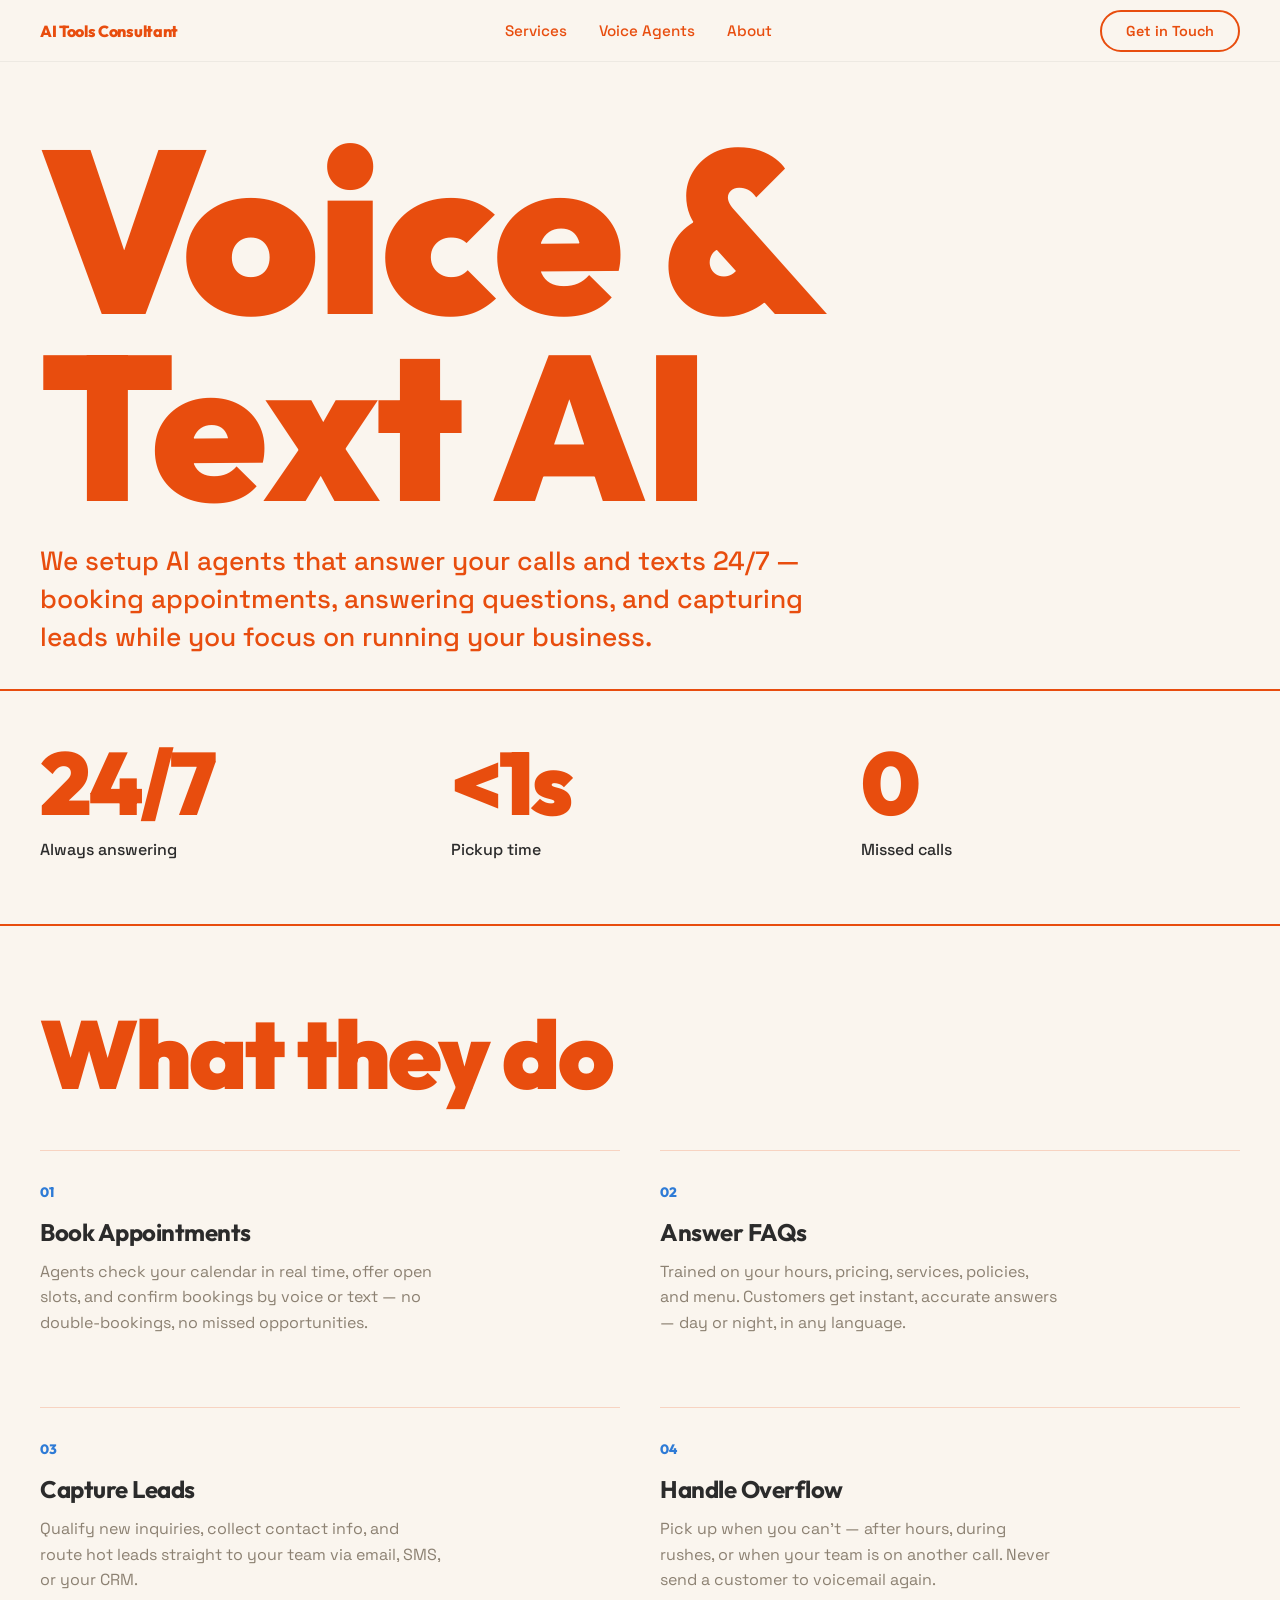
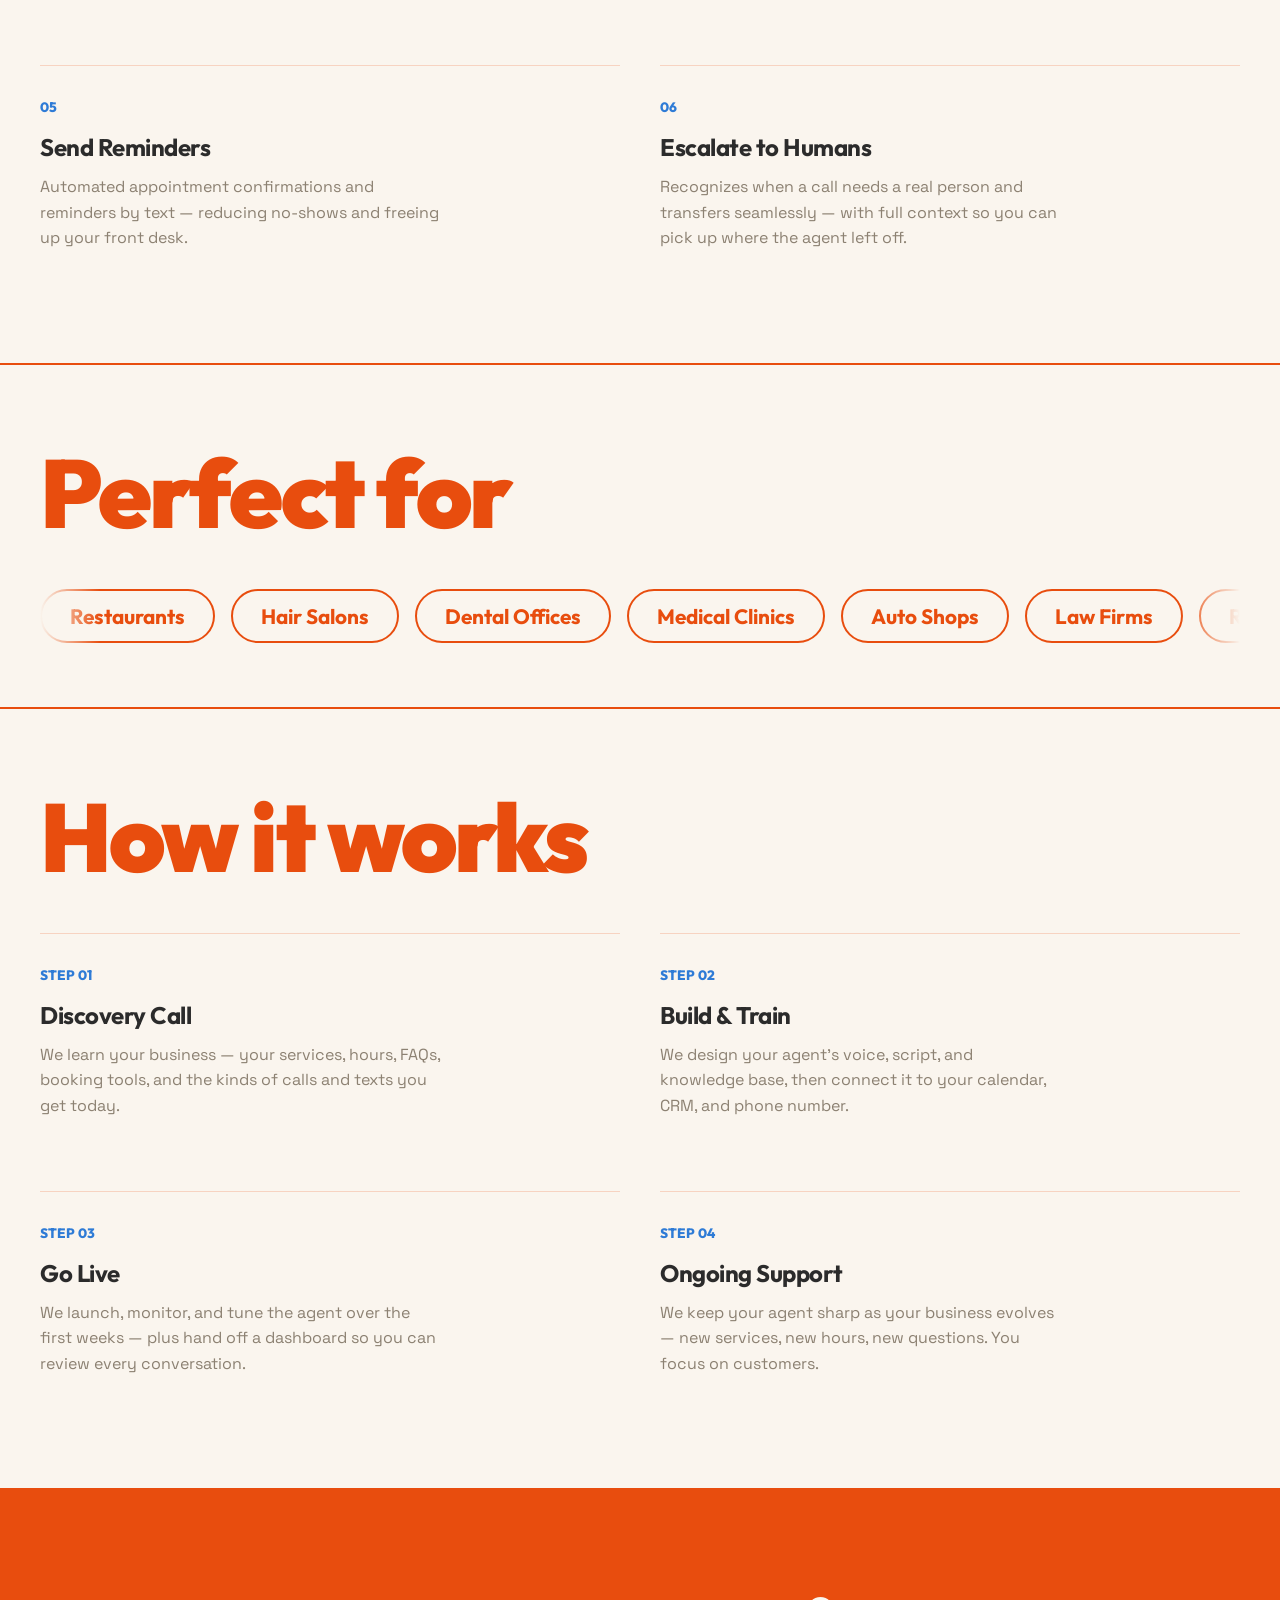
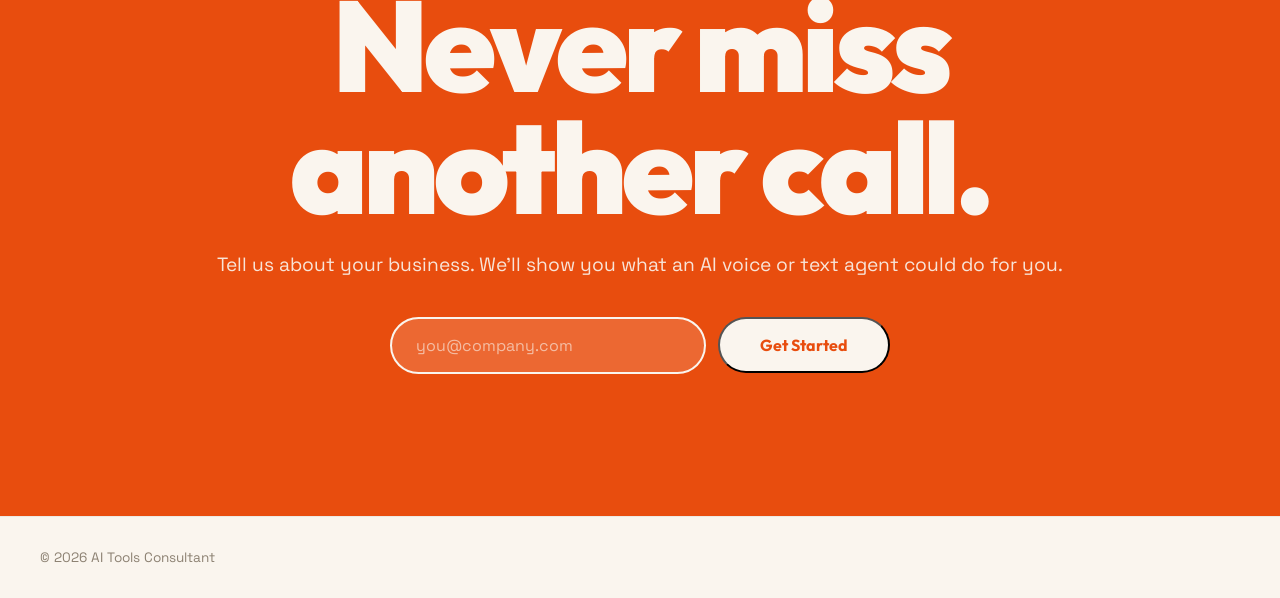
==== voice-agents.html @ 3c998b9f "Add Voice & Text AI service page New dedicated page for AI voice and texting agent service with capa" ====
<!DOCTYPE html>
<html lang="en">
<head>
  <meta charset="UTF-8">
  <meta name="viewport" content="width=device-width, initial-scale=1.0">
  <title>Voice &amp; Text AI Agents — AI Tools Consultant</title>
  <meta name="description" content="AI voice and texting agents that book appointments, answer questions, and capture leads for your business — 24/7.">
  <link rel="preconnect" href="https://fonts.googleapis.com">
  <link rel="preconnect" href="https://fonts.gstatic.com" crossorigin>
  <link href="https://fonts.googleapis.com/css2?family=Space+Grotesk:wght@400;500;600;700&family=Outfit:wght@400;500;600;700;800;900&display=swap" rel="stylesheet">
  <link rel="stylesheet" href="styles.css?v=2">

  <!-- Google tag (gtag.js) -->
  <script async src="https://www.googletagmanager.com/gtag/js?id=G-C2WQRBFSGK"></script>
  <script>
    window.dataLayer = window.dataLayer || [];
    function gtag(){dataLayer.push(arguments);}
    gtag('js', new Date());
    gtag('config', 'G-C2WQRBFSGK');
  </script>
</head>
<body>

  <!-- Navigation -->
  <nav class="navbar">
    <a href="index.html" class="nav-logo">AI Tools Consultant</a>
    <div class="nav-links">
      <a href="index.html#services">Services</a>
      <a href="voice-agents.html">Voice Agents</a>
      <a href="index.html#about">About</a>
    </div>
    <div class="nav-actions">
      <a href="#contact" class="btn-outline">Get in Touch</a>
    </div>
    <button class="mobile-menu-btn" aria-label="Toggle menu">
      <span></span>
      <span></span>
      <span></span>
    </button>
  </nav>

  <!-- Hero Section -->
  <section class="hero">
    <h1 class="hero-title">
      <span class="title-line">Voice &amp;</span>
      <span class="title-line">Text AI</span>
    </h1>
    <p class="hero-subtitle">
      We setup AI agents that answer your calls and texts 24/7 — booking appointments,
      answering questions, and capturing leads while you focus on running your business.
    </p>
  </section>

  <!-- Stats strip -->
  <section class="stats">
    <div class="stat">
      <div class="stat-number">24/7</div>
      <div class="stat-label">Always answering</div>
    </div>
    <div class="stat">
      <div class="stat-number">&lt;1s</div>
      <div class="stat-label">Pickup time</div>
    </div>
    <div class="stat">
      <div class="stat-number">0</div>
      <div class="stat-label">Missed calls</div>
    </div>
  </section>

  <!-- Capabilities -->
  <section class="services" id="capabilities">
    <h2 class="section-title">What they do</h2>
    <div class="services-grid">
      <div class="service-card">
        <div class="service-number">01</div>
        <h3>Book Appointments</h3>
        <p>Agents check your calendar in real time, offer open slots, and confirm bookings by voice or text — no double-bookings, no missed opportunities.</p>
      </div>
      <div class="service-card">
        <div class="service-number">02</div>
        <h3>Answer FAQs</h3>
        <p>Trained on your hours, pricing, services, policies, and menu. Customers get instant, accurate answers — day or night, in any language.</p>
      </div>
      <div class="service-card">
        <div class="service-number">03</div>
        <h3>Capture Leads</h3>
        <p>Qualify new inquiries, collect contact info, and route hot leads straight to your team via email, SMS, or your CRM.</p>
      </div>
      <div class="service-card">
        <div class="service-number">04</div>
        <h3>Handle Overflow</h3>
        <p>Pick up when you can't — after hours, during rushes, or when your team is on another call. Never send a customer to voicemail again.</p>
      </div>
      <div class="service-card">
        <div class="service-number">05</div>
        <h3>Send Reminders</h3>
        <p>Automated appointment confirmations and reminders by text — reducing no-shows and freeing up your front desk.</p>
      </div>
      <div class="service-card">
        <div class="service-number">06</div>
        <h3>Escalate to Humans</h3>
        <p>Recognizes when a call needs a real person and transfers seamlessly — with full context so you can pick up where the agent left off.</p>
      </div>
    </div>
  </section>

  <!-- Who it's for -->
  <section class="who-we-help">
    <h2 class="section-title">Perfect for</h2>
    <div class="industries-marquee">
      <div class="industries-track">
        <span class="industry-tag">Restaurants</span>
        <span class="industry-tag">Hair Salons</span>
        <span class="industry-tag">Dental Offices</span>
        <span class="industry-tag">Medical Clinics</span>
        <span class="industry-tag">Auto Shops</span>
        <span class="industry-tag">Law Firms</span>
        <span class="industry-tag">Real Estate</span>
        <span class="industry-tag">Fitness Studios</span>
        <span class="industry-tag">Retirement Homes</span>
        <span class="industry-tag">Home Services</span>
        <span class="industry-tag">Spas</span>
        <span class="industry-tag">Veterinarians</span>
        <!-- Duplicate for seamless loop -->
        <span class="industry-tag">Restaurants</span>
        <span class="industry-tag">Hair Salons</span>
        <span class="industry-tag">Dental Offices</span>
        <span class="industry-tag">Medical Clinics</span>
        <span class="industry-tag">Auto Shops</span>
        <span class="industry-tag">Law Firms</span>
        <span class="industry-tag">Real Estate</span>
        <span class="industry-tag">Fitness Studios</span>
        <span class="industry-tag">Retirement Homes</span>
        <span class="industry-tag">Home Services</span>
        <span class="industry-tag">Spas</span>
        <span class="industry-tag">Veterinarians</span>
      </div>
    </div>
  </section>

  <!-- How it works -->
  <section class="services" id="how-it-works">
    <h2 class="section-title">How it works</h2>
    <div class="services-grid">
      <div class="service-card">
        <div class="service-number">STEP 01</div>
        <h3>Discovery Call</h3>
        <p>We learn your business — your services, hours, FAQs, booking tools, and the kinds of calls and texts you get today.</p>
      </div>
      <div class="service-card">
        <div class="service-number">STEP 02</div>
        <h3>Build &amp; Train</h3>
        <p>We design your agent's voice, script, and knowledge base, then connect it to your calendar, CRM, and phone number.</p>
      </div>
      <div class="service-card">
        <div class="service-number">STEP 03</div>
        <h3>Go Live</h3>
        <p>We launch, monitor, and tune the agent over the first weeks — plus hand off a dashboard so you can review every conversation.</p>
      </div>
      <div class="service-card">
        <div class="service-number">STEP 04</div>
        <h3>Ongoing Support</h3>
        <p>We keep your agent sharp as your business evolves — new services, new hours, new questions. You focus on customers.</p>
      </div>
    </div>
  </section>

  <!-- Contact / CTA -->
  <section class="contact" id="contact">
    <h2 class="contact-title">Never miss<br>another call.</h2>
    <p class="contact-subtitle">Tell us about your business. We'll show you what an AI voice or text agent could do for you.</p>
    <form class="email-form" id="email-form">
      <input type="email" class="email-input" id="email-input" placeholder="you@company.com" required>
      <button type="submit" class="btn-primary">Get Started</button>
    </form>
    <p class="form-success" id="form-success">Thanks! We'll be in touch soon.</p>
  </section>

  <!-- Footer -->
  <footer class="footer">
    <div class="footer-left">
      <span>&copy; 2026 AI Tools Consultant</span>
    </div>
  </footer>

  <script src="script.js"></script>
</body>
</html>
---- styles.css ----
/* ============================================
   AI Tools Consultant — Landing Page Styles
   Inspired by Condesa's bold retro aesthetic
   ============================================ */

:root {
  --cream: #FAF5EE;
  --orange: #E84D0E;
  --orange-dark: #C93D06;
  --blue: #2E7BD6;
  --blue-dark: #1E5AA0;
  --charcoal: #2B2B2B;
  --warm-gray: #8C8172;
  --mustard: #D4A020;
  --font-display: 'Outfit', sans-serif;
  --font-body: 'Space Grotesk', sans-serif;
}

* {
  margin: 0;
  padding: 0;
  box-sizing: border-box;
}

html {
  scroll-behavior: smooth;
}

body {
  font-family: var(--font-body);
  background-color: var(--cream);
  color: var(--charcoal);
  overflow-x: hidden;
}

a {
  text-decoration: none;
  color: inherit;
}

/* ---- Navigation ---- */
.navbar {
  display: flex;
  align-items: center;
  justify-content: space-between;
  padding: 1.25rem 2.5rem;
  position: sticky;
  top: 0;
  background: var(--cream);
  z-index: 100;
  border-bottom: 1px solid rgba(0,0,0,0.05);
}

.nav-logo {
  font-family: var(--font-display);
  font-weight: 800;
  font-size: 1rem;
  color: var(--orange);
  letter-spacing: -0.02em;
}

.nav-links {
  display: flex;
  gap: 2rem;
}

.nav-links a {
  font-size: 0.95rem;
  font-weight: 500;
  color: var(--orange);
  transition: opacity 0.2s;
}

.nav-links a:hover {
  opacity: 0.7;
}

.btn-outline {
  font-size: 0.9rem;
  font-weight: 600;
  padding: 0.6rem 1.5rem;
  border: 2px solid var(--orange);
  border-radius: 50px;
  color: var(--orange);
  transition: all 0.2s;
}

.btn-outline:hover {
  background: var(--orange);
  color: var(--cream);
}

.mobile-menu-btn {
  display: none;
  flex-direction: column;
  gap: 5px;
  background: none;
  border: none;
  cursor: pointer;
}

.mobile-menu-btn span {
  display: block;
  width: 24px;
  height: 2px;
  background: var(--orange);
  border-radius: 2px;
}

/* ---- Hero ---- */
.hero {
  padding: 4rem 2.5rem 2rem;
}

.eyebrow {
  font-family: var(--font-display);
  font-weight: 700;
  font-size: 0.85rem;
  letter-spacing: 0.15em;
  text-transform: uppercase;
  color: var(--blue);
  margin-bottom: 1.5rem;
}

/* ---- Stats strip ---- */
.stats {
  display: grid;
  grid-template-columns: repeat(3, 1fr);
  gap: 2rem;
  padding: 3rem 2.5rem 4rem;
  border-top: 2px solid var(--orange);
}

.stat-number {
  font-family: var(--font-display);
  font-weight: 900;
  font-size: clamp(3rem, 7vw, 5.5rem);
  color: var(--orange);
  line-height: 1;
  letter-spacing: -0.03em;
}

.stat-label {
  font-family: var(--font-body);
  font-weight: 500;
  font-size: 1rem;
  color: var(--charcoal);
  margin-top: 0.75rem;
}

.hero-title {
  font-family: var(--font-display);
  font-weight: 900;
  line-height: 0.9;
  letter-spacing: -0.04em;
  color: var(--orange);
  margin-bottom: 1.5rem;
}

.title-line {
  display: block;
}

.hero-title .title-line:first-child {
  font-size: clamp(6rem, 18vw, 16rem);
}

.hero-title .title-line:last-child {
  font-size: clamp(5rem, 16vw, 14rem);
}

.hero-title--sub .title-line,
.hero-title--sub .title-line:first-child,
.hero-title--sub .title-line:last-child {
  font-size: clamp(4rem, 12vw, 10rem);
}

.hero-subtitle {
  font-size: clamp(1.1rem, 2.5vw, 1.65rem);
  line-height: 1.45;
  color: var(--orange);
  max-width: 800px;
  font-weight: 500;
}

/* ---- Featured ---- */
.featured {
  padding: 3rem 2.5rem 1rem;
  position: relative;
}

.featured-image {
  position: relative;
  border-radius: 8px;
  overflow: visible;
}

.image-placeholder {
  border-radius: 8px;
  display: flex;
  align-items: center;
  justify-content: center;
  position: relative;
  overflow: hidden;
}

.hero-img {
  width: 100%;
  height: clamp(300px, 50vw, 600px);
  border-radius: 8px;
  overflow: hidden;
}

.hero-photo {
  width: 100%;
  height: 100%;
  object-fit: cover;
  object-position: center top;
  display: block;
}

.placeholder-icon {
  color: rgba(255,255,255,0.5);
  z-index: 1;
}

/* Badges */
.badge {
  position: absolute;
  width: 120px;
  height: 120px;
  display: flex;
  align-items: center;
  justify-content: center;
  z-index: 2;
}

.badge span {
  font-family: var(--font-display);
  font-weight: 700;
  font-size: 1.1rem;
  color: white;
  z-index: 2;
  position: relative;
}

.badge-blue {
  top: -30px;
  right: 40px;
}

.badge-blue::before {
  content: '';
  position: absolute;
  inset: 0;
  background: var(--blue);
  border-radius: 50%;
  clip-path: polygon(
    50% 0%, 63% 10%, 78% 5%, 82% 20%, 97% 25%, 93% 40%,
    100% 55%, 88% 63%, 85% 78%, 72% 78%, 63% 92%, 50% 85%,
    37% 92%, 28% 78%, 15% 78%, 12% 63%, 0% 55%, 7% 40%,
    3% 25%, 18% 20%, 22% 5%, 37% 10%
  );
}

.badge-orange {
  position: relative;
  top: auto;
  right: auto;
}

.badge-flower {
  width: 140px;
  height: 140px;
  position: absolute;
  bottom: -20px;
  left: -20px;
}

.badge-flower::before {
  content: '';
  position: absolute;
  inset: 0;
  background: var(--orange);
  clip-path: polygon(
    50% 0%, 60% 12%, 75% 3%, 78% 18%, 95% 18%, 90% 33%,
    100% 45%, 90% 55%, 95% 70%, 80% 70%, 75% 85%, 60% 78%,
    50% 90%, 40% 78%, 25% 85%, 20% 70%, 5% 70%, 10% 55%,
    0% 45%, 10% 33%, 5% 18%, 22% 18%, 25% 3%, 40% 12%
  );
}

.featured-meta {
  display: flex;
  align-items: baseline;
  gap: 2rem;
  padding: 1.5rem 0;
}

.meta-year {
  font-size: 0.9rem;
  font-weight: 600;
  color: var(--orange);
}

.meta-link {
  font-size: 1rem;
  color: var(--orange);
  text-decoration: underline;
  text-underline-offset: 3px;
  font-weight: 500;
  transition: opacity 0.2s;
}

.meta-link:hover {
  opacity: 0.7;
}

/* ---- Who We Help ---- */
.who-we-help {
  padding: 5rem 2.5rem 4rem;
  border-top: 2px solid var(--orange);
  overflow: hidden;
}

.industries-marquee {
  overflow: hidden;
  width: 100%;
  mask-image: linear-gradient(to right, transparent, black 5%, black 95%, transparent);
  -webkit-mask-image: linear-gradient(to right, transparent, black 5%, black 95%, transparent);
}

.industries-track {
  display: flex;
  gap: 1rem;
  width: max-content;
  animation: marquee 30s linear infinite;
}

.industry-tag {
  flex-shrink: 0;
  font-family: var(--font-display);
  font-weight: 700;
  font-size: clamp(1rem, 2vw, 1.3rem);
  padding: 0.75rem 1.75rem;
  border: 2px solid var(--orange);
  border-radius: 50px;
  color: var(--orange);
  white-space: nowrap;
  transition: all 0.3s;
}

.industry-tag:hover {
  background: var(--orange);
  color: var(--cream);
}

@keyframes marquee {
  0% { transform: translateX(0); }
  100% { transform: translateX(-50%); }
}

/* ---- Services ---- */
.services {
  padding: 5rem 2.5rem;
  border-top: 2px solid var(--orange);
}

.section-title {
  font-family: var(--font-display);
  font-weight: 900;
  font-size: clamp(3rem, 8vw, 6rem);
  color: var(--orange);
  letter-spacing: -0.03em;
  margin-bottom: 3rem;
  line-height: 1;
}

.services-grid {
  display: grid;
  grid-template-columns: repeat(2, 1fr);
  gap: 2.5rem;
}

.service-card {
  padding: 2rem 0;
  border-top: 1px solid rgba(232, 77, 14, 0.2);
}

.service-number {
  font-family: var(--font-display);
  font-weight: 800;
  font-size: 0.85rem;
  color: var(--blue);
  margin-bottom: 1rem;
}

.service-card h3 {
  font-family: var(--font-display);
  font-weight: 700;
  font-size: 1.5rem;
  color: var(--charcoal);
  margin-bottom: 0.75rem;
  letter-spacing: -0.02em;
}

.service-card p {
  font-size: 1rem;
  line-height: 1.6;
  color: var(--warm-gray);
  max-width: 400px;
}

/* ---- Work ---- */
.work {
  padding: 5rem 2.5rem;
  border-top: 2px solid var(--orange);
}

.work-list {
  display: flex;
  flex-direction: column;
}

.work-item {
  display: flex;
  align-items: center;
  justify-content: space-between;
  padding: 1.75rem 0;
  border-bottom: 1px solid rgba(232, 77, 14, 0.15);
  transition: all 0.2s;
}

.work-item:first-child {
  border-top: 1px solid rgba(232, 77, 14, 0.15);
}

.work-item:hover {
  padding-left: 1rem;
}

.work-item-left {
  display: flex;
  align-items: baseline;
  gap: 2rem;
}

.work-year {
  font-size: 0.85rem;
  font-weight: 600;
  color: var(--orange);
  min-width: 50px;
}

.work-name {
  font-family: var(--font-display);
  font-size: 1.25rem;
  font-weight: 600;
  color: var(--charcoal);
}

.work-item-right {
  display: flex;
  align-items: center;
  gap: 1.5rem;
}

.work-tag {
  font-size: 0.8rem;
  font-weight: 600;
  color: var(--blue);
  padding: 0.3rem 0.8rem;
  border: 1px solid var(--blue);
  border-radius: 50px;
}

.work-arrow {
  font-size: 1.2rem;
  color: var(--orange);
  transition: transform 0.2s;
}

.work-item:hover .work-arrow {
  transform: translateX(4px);
}

/* ---- About ---- */
.about {
  padding: 5rem 2.5rem;
  border-top: 2px solid var(--orange);
}

.about-text {
  font-size: clamp(1.1rem, 2vw, 1.4rem);
  line-height: 1.6;
  color: var(--charcoal);
  max-width: 700px;
  margin-bottom: 3rem;
}


/* ---- Contact / CTA ---- */
.contact {
  padding: 6rem 2.5rem;
  text-align: center;
  background: var(--orange);
  color: var(--cream);
}

.contact-title {
  font-family: var(--font-display);
  font-weight: 900;
  font-size: clamp(3.5rem, 10vw, 8rem);
  line-height: 0.95;
  letter-spacing: -0.04em;
  margin-bottom: 1.5rem;
}

.contact-subtitle {
  font-size: 1.2rem;
  margin-bottom: 2.5rem;
  opacity: 0.9;
}

.btn-primary {
  display: inline-block;
  font-family: var(--font-display);
  font-size: 1rem;
  font-weight: 700;
  padding: 1rem 2.5rem;
  background: var(--cream);
  color: var(--orange);
  border-radius: 50px;
  transition: all 0.2s;
}

.btn-primary:hover {
  transform: translateY(-2px);
  box-shadow: 0 8px 25px rgba(0,0,0,0.15);
}

/* Email Form */
.email-form {
  display: flex;
  gap: 0.75rem;
  justify-content: center;
  align-items: center;
  flex-wrap: wrap;
  max-width: 500px;
  margin: 0 auto;
}

.email-input {
  flex: 1;
  min-width: 220px;
  padding: 1rem 1.5rem;
  border: 2px solid var(--cream);
  border-radius: 50px;
  background: rgba(255,255,255,0.15);
  color: var(--cream);
  font-family: var(--font-body);
  font-size: 1rem;
  outline: none;
  transition: all 0.2s;
}

.email-input::placeholder {
  color: rgba(250, 245, 238, 0.6);
}

.email-input:focus {
  background: rgba(255,255,255,0.25);
  border-color: white;
}

.form-success {
  margin-top: 1.5rem;
  font-size: 1.1rem;
  font-weight: 600;
  opacity: 0;
  transition: opacity 0.4s;
}

.form-success.show {
  opacity: 1;
}

/* ---- Footer ---- */
.footer {
  display: flex;
  justify-content: space-between;
  align-items: center;
  padding: 2rem 2.5rem;
  font-size: 0.85rem;
  color: var(--warm-gray);
  border-top: 1px solid rgba(0,0,0,0.05);
}


/* ---- Responsive ---- */
@media (max-width: 768px) {
  .navbar {
    padding: 1rem 1.5rem;
  }

  .nav-links,
  .nav-actions {
    display: none;
  }

  .mobile-menu-btn {
    display: flex;
  }

  .hero {
    padding: 3rem 1.5rem 1.5rem;
  }

  .featured {
    padding: 2rem 1.5rem 1rem;
  }

  .who-we-help {
    padding: 3rem 1.5rem;
  }

  .services,
  .work,
  .about {
    padding: 3rem 1.5rem;
  }

  .stats {
    grid-template-columns: 1fr;
    gap: 2rem;
    padding: 2.5rem 1.5rem 3rem;
    text-align: center;
  }

  .services-grid {
    grid-template-columns: 1fr;
    gap: 1.5rem;
  }

  .work-item {
    flex-direction: column;
    align-items: flex-start;
    gap: 0.75rem;
  }


  .contact {
    padding: 4rem 1.5rem;
  }

  .footer {
    flex-direction: column;
    gap: 1rem;
    text-align: center;
    padding: 1.5rem;
  }

  .badge-blue {
    width: 90px;
    height: 90px;
    top: -20px;
    right: 20px;
  }

  .badge-blue span {
    font-size: 0.9rem;
  }

  .badge-flower {
    width: 110px;
    height: 110px;
  }

  .badge-flower span {
    font-size: 0.9rem;
  }
}
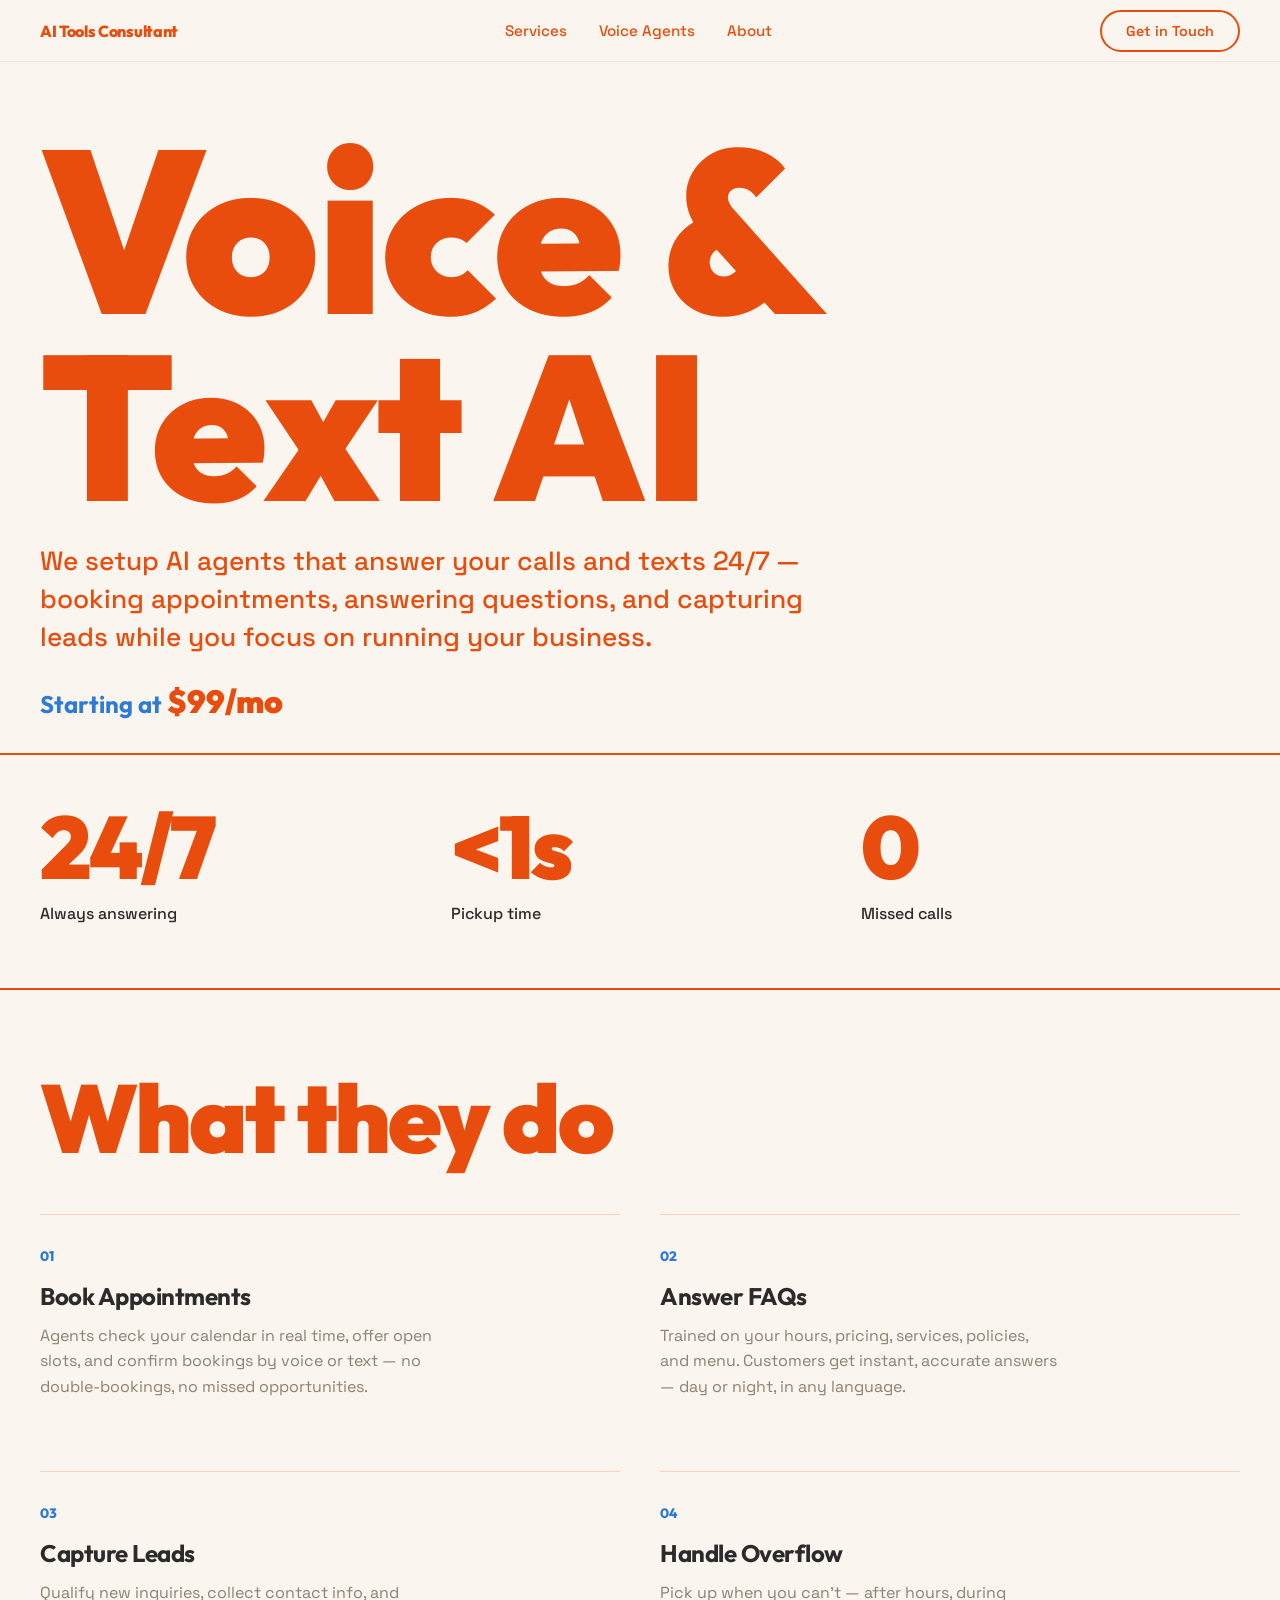
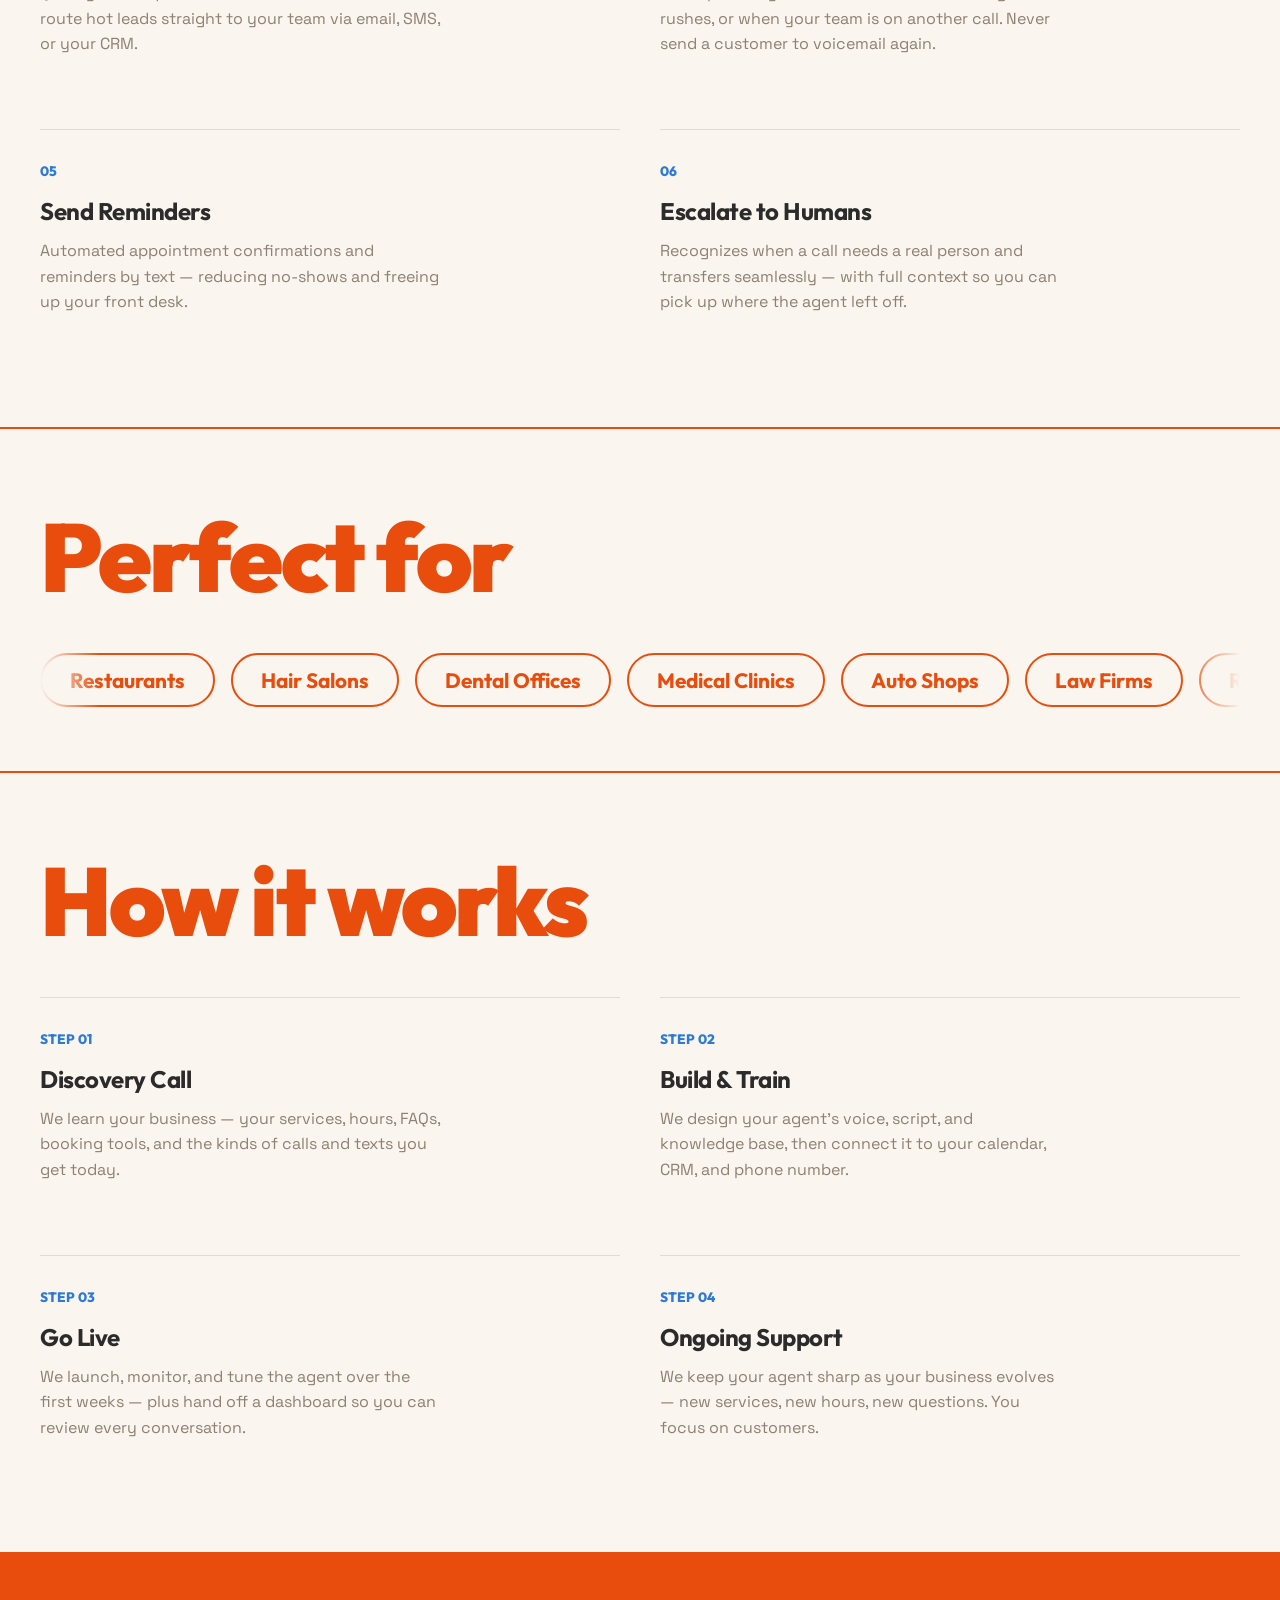
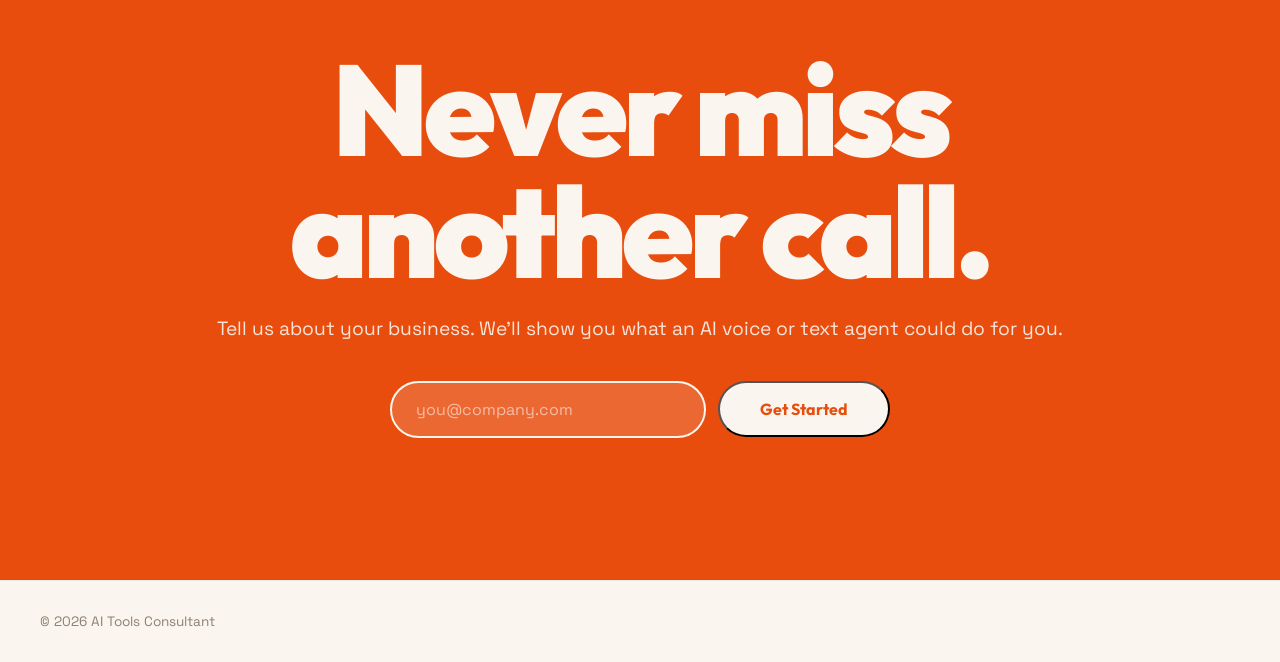
==== commit 7761f20d: "Add starting at $99/mo pricing to voice agents page Co-Authored-By: Claude Opus 4.6 <noreply@anthrop" ====
--- a/voice-agents.html
+++ b/voice-agents.html
@@ -49,6 +49,7 @@
       We setup AI agents that answer your calls and texts 24/7 — booking appointments,
       answering questions, and capturing leads while you focus on running your business.
     </p>
+    <p class="hero-price">Starting at <span>$99/mo</span></p>
   </section>
 
   <!-- Stats strip -->
--- a/styles.css
+++ b/styles.css
@@ -120,6 +120,20 @@
   text-transform: uppercase;
   color: var(--blue);
   margin-bottom: 1.5rem;
+}
+
+.hero-price {
+  font-family: var(--font-display);
+  font-weight: 700;
+  font-size: clamp(1.1rem, 2.5vw, 1.5rem);
+  color: var(--blue);
+  margin-top: 1.5rem;
+}
+
+.hero-price span {
+  font-weight: 900;
+  font-size: clamp(1.4rem, 3vw, 2rem);
+  color: var(--orange);
 }
 
 /* ---- Stats strip ---- */
